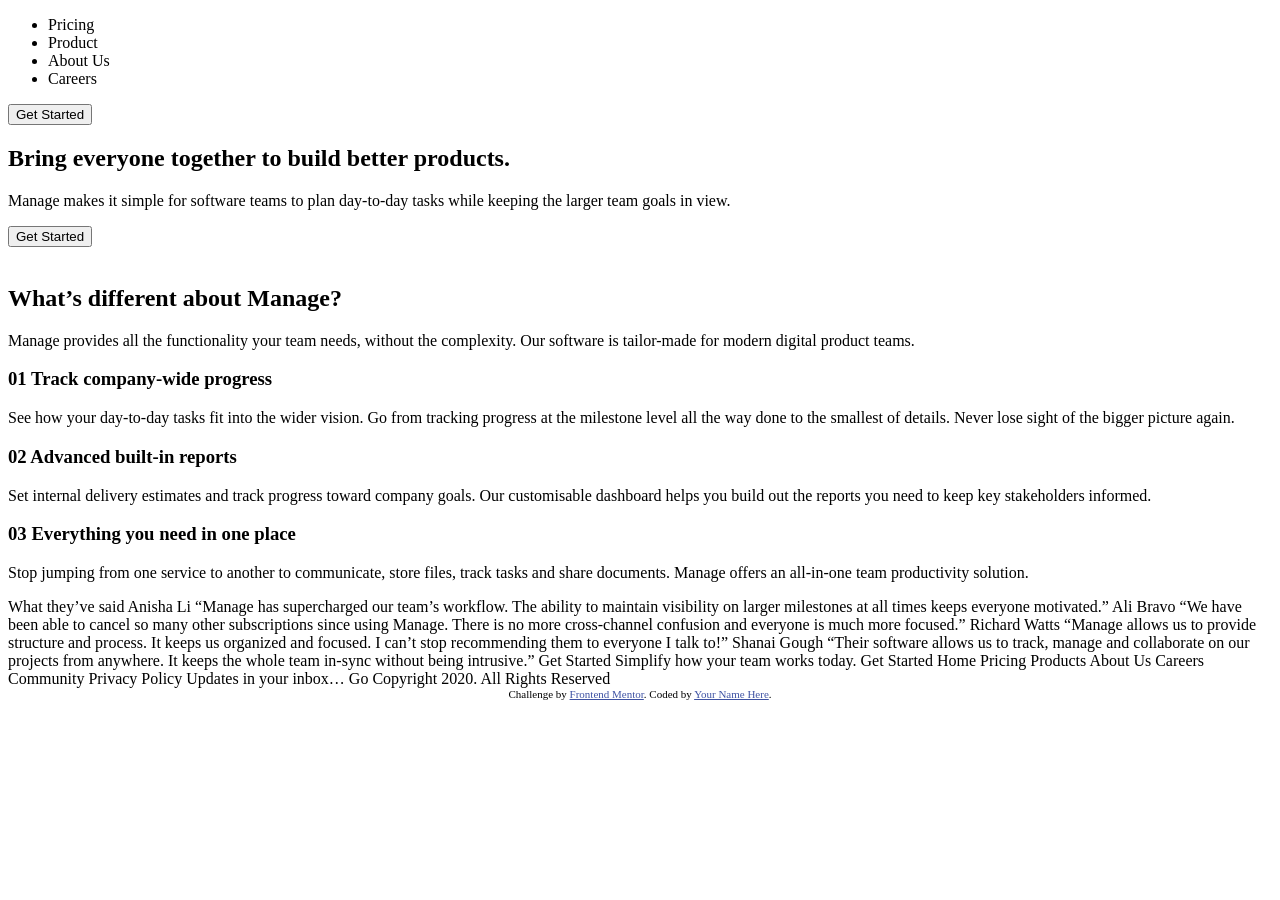
==== manage-landing-page-master/index.html @ a648536a "update the html file" ====
<!DOCTYPE html>
<html lang="en">
<head>
  <meta charset="UTF-8">
  <meta name="viewport" content="width=device-width, initial-scale=1.0"> <!-- displays site properly based on user's device -->

  <link rel="icon" type="image/png" sizes="32x32" href="./images/favicon-32x32.png">
  
  <title>Frontend Mentor | Manage landing page</title>

  <!-- Feel free to remove these styles or customise in your own stylesheet 👍 -->
  <style>
    .attribution { font-size: 11px; text-align: center; }
    .attribution a { color: hsl(228, 45%, 44%); }
  </style>
</head>
<body>
  <header>
    <nav class="navbar">
      <div class="logo"></div>
      <ul class="navlist">
        <li class="nav-item">Pricing</li>
        <li class="nav-item">Product</li>
        <li class="nav-item">About Us</li>
        <li class="nav-item">Careers</li>
      </ul>
    </nav>
    <button class="btn">Get Started</button>
  </header>
  <main>

    <!-- Hero Section -->
     
    <section class="hero">
      <div class="hero-text">
        <h1 class="main-title">Bring everyone together to build better products.</h1>
        <p class="sub-title">Manage makes it simple for software teams to plan day-to-day
        tasks while keeping the larger team goals in view.</p>
        <button class="btn cta-btn">Get Started</button>
      </div>
      <div class="hero-img">
        <img src="images/" alt="">
      </div>
    </section>

    <!-- Features -->

    <section class="features">
      <div class="primary-feature">
        <h2 class="f-heading">What’s different about Manage?</h2>
        <p class="f-text">
          Manage provides all the functionality your team needs, without 
          the complexity. Our software is tailor-made for modern digital 
          product teams. 
        </p>
      </div>
      <div class="secondary-features">
        <div class="feature1">
          <h3>01 Track company-wide progress</h3>
          <p>
            See how your day-to-day tasks fit into the wider vision. Go from 
            tracking progress at the milestone level all the way done to the 
            smallest of details. Never lose sight of the bigger picture again.
          </p>
        </div>
        <div class="feature2">
          <h3>02 Advanced built-in reports</h3>
          <p>
            Set internal delivery estimates and track progress toward company 
            goals. Our customisable dashboard helps you build out the reports 
            you need to keep key stakeholders informed.            
          </p>
        </div>
        <div class="feature3">
          <h3>03 Everything you need in one place</h3>
          <p>
            Stop jumping from one service to another to communicate, store files, 
            track tasks and share documents. Manage offers an all-in-one team 
            productivity solution.
          </p>
        </div>
      </div>
    </section>

    <section class="testimonials">

    </section>
    <div ></div>
  </main>

  What they’ve said

  Anisha Li
  “Manage has supercharged our team’s workflow. The ability to maintain 
  visibility on larger milestones at all times keeps everyone motivated.”

  Ali Bravo
  “We have been able to cancel so many other subscriptions since using 
  Manage. There is no more cross-channel confusion and everyone is much 
  more focused.”

  Richard Watts
  “Manage allows us to provide structure and process. It keeps us organized 
  and focused. I can’t stop recommending them to everyone I talk to!”

  Shanai Gough
  “Their software allows us to track, manage and collaborate on our projects 
  from anywhere. It keeps the whole team in-sync without being intrusive.”

  Get Started

  Simplify how your team works today.
  Get Started

  Home
  Pricing
  Products
  About Us
  Careers
  Community
  Privacy Policy

  Updates in your inbox…
  Go

  Copyright 2020. All Rights Reserved

  
  <div class="attribution">
    Challenge by <a href="https://www.frontendmentor.io?ref=challenge" target="_blank">Frontend Mentor</a>. 
    Coded by <a href="#">Your Name Here</a>.
  </div>
</body>
</html>
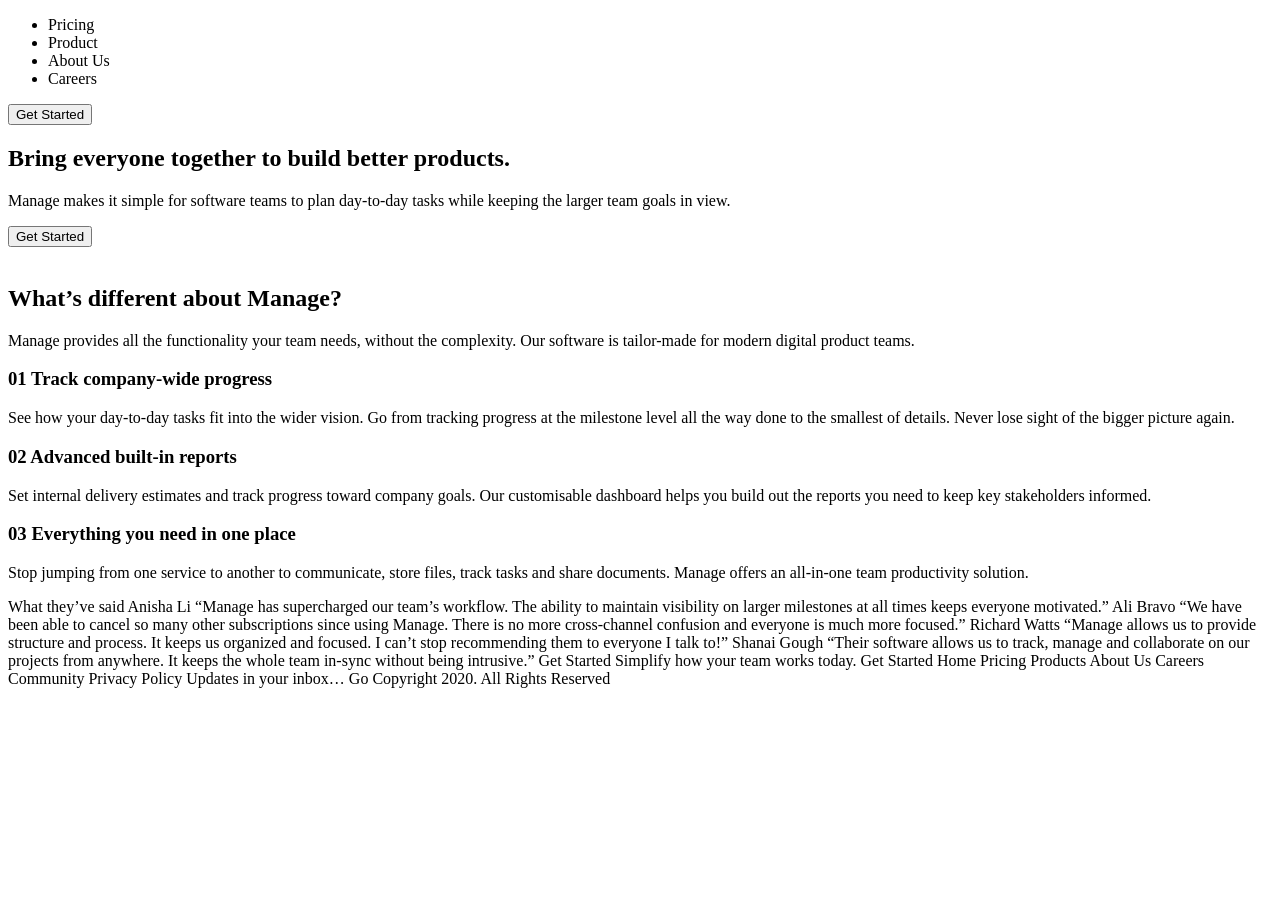
==== commit 2ad8dee3: "update html file #1" ====
--- a/manage-landing-page-master/index.html
+++ b/manage-landing-page-master/index.html
@@ -30,7 +30,7 @@
   <main>
 
     <!-- Hero Section -->
-     
+
     <section class="hero">
       <div class="hero-text">
         <h1 class="main-title">Bring everyone together to build better products.</h1>
@@ -126,9 +126,9 @@
   Copyright 2020. All Rights Reserved
 
   
-  <div class="attribution">
+  <!-- <div class="attribution">
     Challenge by <a href="https://www.frontendmentor.io?ref=challenge" target="_blank">Frontend Mentor</a>. 
     Coded by <a href="#">Your Name Here</a>.
-  </div>
+  </div> -->
 </body>
 </html>
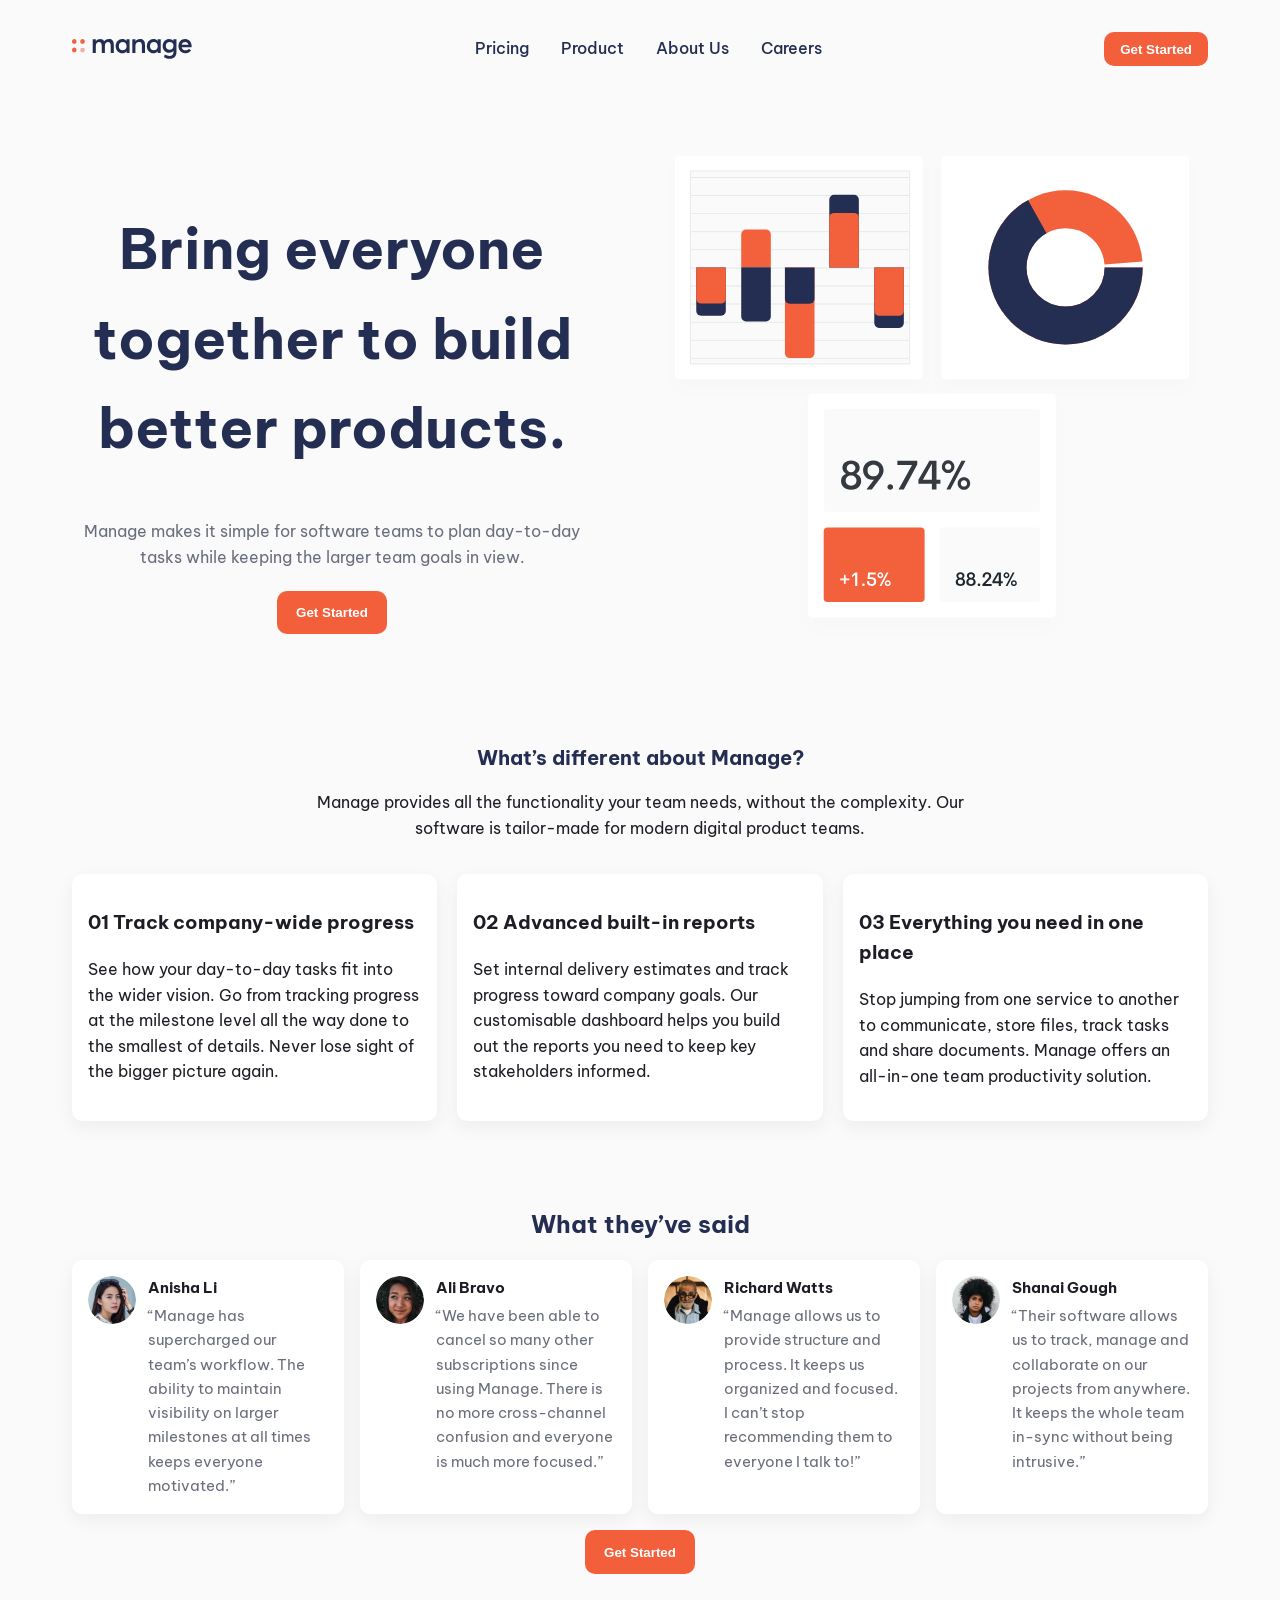
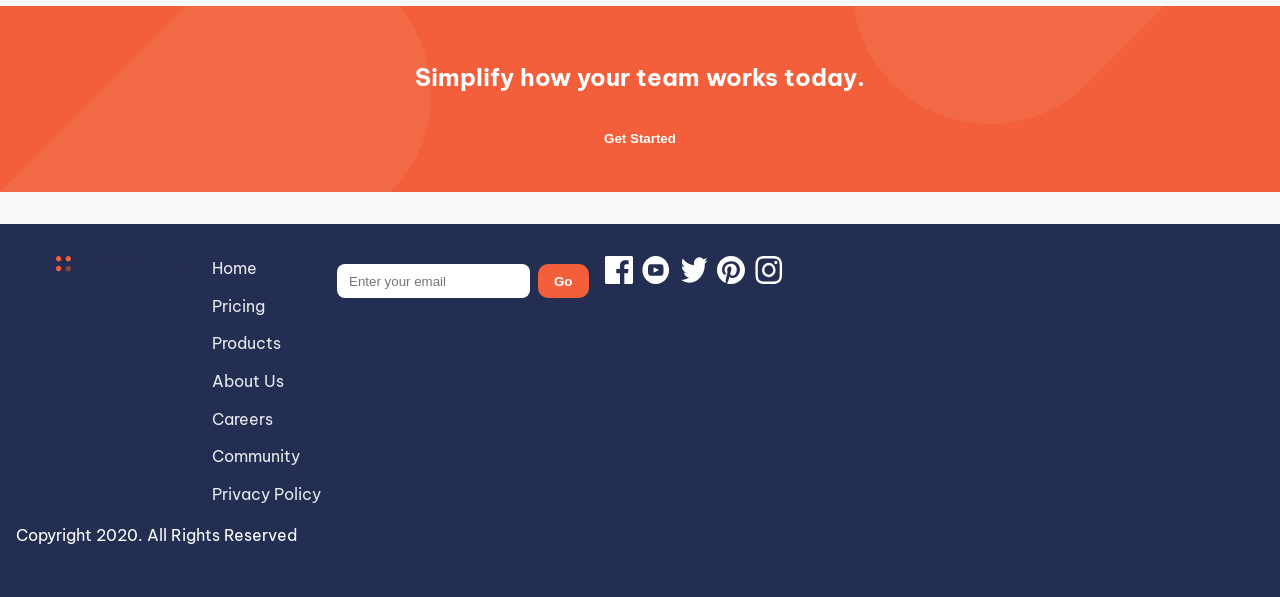
==== commit 28cb2210: "update html and add styles.css" ====
--- a/manage-landing-page-master/index.html
+++ b/manage-landing-page-master/index.html
@@ -8,25 +8,49 @@
   
   <title>Frontend Mentor | Manage landing page</title>
 
-  <!-- Feel free to remove these styles or customise in your own stylesheet 👍 -->
-  <style>
-    .attribution { font-size: 11px; text-align: center; }
-    .attribution a { color: hsl(228, 45%, 44%); }
-  </style>
+  <link href="https://fonts.googleapis.com/css2?family=Be+Vietnam+Pro:wght@400;500;700&display=swap" rel="stylesheet">
+  <link rel="stylesheet" href="style.css">
 </head>
 <body>
+  <div class="container page-wrap">
   <header>
-    <nav class="navbar">
-      <div class="logo"></div>
-      <ul class="navlist">
-        <li class="nav-item">Pricing</li>
-        <li class="nav-item">Product</li>
-        <li class="nav-item">About Us</li>
-        <li class="nav-item">Careers</li>
-      </ul>
-    </nav>
-    <button class="btn">Get Started</button>
+    <div class="container header-inner">
+        <div class="header-left">
+          <img src="images/logo.svg" alt="Manage logo" class="logo">
+          <button class="hamburger" aria-label="Open navigation">
+            <img src="images/icon-hamburger.svg" alt="menu">
+          </button>
+        </div>
+
+        <ul class="navlist">
+          <li class="nav-item">Pricing</li>
+          <li class="nav-item">Product</li>
+          <li class="nav-item">About Us</li>
+          <li class="nav-item">Careers</li>
+        </ul>
+
+        <div class="header-cta">
+          <button class="btn">Get Started</button>
+        </div>
+
+    
+      </div>
   </header>
+  <!-- Mobile navigation overlay -->
+  <div id="mobileNav" class="mobile-nav" aria-hidden="true">
+    <button class="mobile-close" aria-label="Close menu">
+      <img src="images/icon-close.svg" alt="close">
+    </button>
+    <ul class="mobile-navlist">
+      <li><a href="#">Pricing</a></li>
+      <li><a href="#">Product</a></li>
+      <li><a href="#">About Us</a></li>
+      <li><a href="#">Careers</a></li>
+    </ul>
+    <div class="mobile-cta">
+      <button class="btn">Get Started</button>
+    </div>
+  </div>
   <main>
 
     <!-- Hero Section -->
@@ -39,8 +63,9 @@
         <button class="btn cta-btn">Get Started</button>
       </div>
       <div class="hero-img">
-        <img src="images/" alt="">
+        <img src="images/illustration-intro.svg" alt="Illustration showing product" />
       </div>
+
     </section>
 
     <!-- Features -->
@@ -82,53 +107,90 @@
       </div>
     </section>
 
-    <section class="testimonials">
+    <!-- Testimonials -->
 
-    </section>
-    <div ></div>
-  </main>
+    <section class="testimonials container">
+      <h2 class="t-heading">What they’ve said</h2>
+      <div class="reviews">
+        <div class="review-card">
+          <img src="images/avatar-anisha.png" alt="Anisha Li">
+          <div>
+            <h3 class="name">Anisha Li</h3>
+            <p class="review">“Manage has supercharged our team’s workflow. The ability to maintain visibility on larger milestones at all times keeps everyone motivated.”</p>
+          </div>
+        </div>
+        <div class="review-card">
+          <img src="images/avatar-ali.png" alt="Ali Bravo">
+          <div>
+            <h3 class="name">Ali Bravo</h3>
+            <p class="review">“We have been able to cancel so many other subscriptions since using Manage. There is no more cross-channel confusion and everyone is much more focused.”</p>
+          </div>
+        </div>
+        <div class="review-card">
+          <img src="images/avatar-richard.png" alt="Richard Watts">
+          <div>
+            <h3 class="name">Richard Watts</h3>
+            <p class="review">“Manage allows us to provide structure and process. It keeps us organized and focused. I can’t stop recommending them to everyone I talk to!”</p>
+          </div>
+        </div>
+        <div class="review-card">
+          <img src="images/avatar-shanai.png" alt="Shanai Gough">
+          <div>
+            <h3 class="name">Shanai Gough</h3>
+            <p class="review">“Their software allows us to track, manage and collaborate on our projects from anywhere. It keeps the whole team in-sync without being intrusive.”</p>
+          </div>
+        </div>
+      </div>
+        <div class="reviews-cta">
+          <button class="btn cta-btn">Get Started</button>
+        </div>
+      </section>
 
-  What they’ve said
+    </div> <!-- .page-wrap -->
 
-  Anisha Li
-  “Manage has supercharged our team’s workflow. The ability to maintain 
-  visibility on larger milestones at all times keeps everyone motivated.”
+      <section class="cta-section">
+        <div class="container">
+          <h2>Simplify how your team works today.</h2>
+          <button class="btn cta-btn">Get Started</button>
+        </div>
+      </section>
 
-  Ali Bravo
-  “We have been able to cancel so many other subscriptions since using 
-  Manage. There is no more cross-channel confusion and everyone is much 
-  more focused.”
+    </main>
 
-  Richard Watts
-  “Manage allows us to provide structure and process. It keeps us organized 
-  and focused. I can’t stop recommending them to everyone I talk to!”
-
-  Shanai Gough
-  “Their software allows us to track, manage and collaborate on our projects 
-  from anywhere. It keeps the whole team in-sync without being intrusive.”
-
-  Get Started
-
-  Simplify how your team works today.
-  Get Started
-
-  Home
-  Pricing
-  Products
-  About Us
-  Careers
-  Community
-  Privacy Policy
-
-  Updates in your inbox…
-  Go
-
-  Copyright 2020. All Rights Reserved
+  <footer>
+    <div class="container footer-inner">
+      <img src="images/logo.svg" alt="Manage logo" class="logo footer-logo">
+      <ul class="footer-links">
+        <li><a href="#">Home</a></li>
+        <li><a href="#">Pricing</a></li>
+        <li><a href="#">Products</a></li>
+        <li><a href="#">About Us</a></li>
+        <li><a href="#">Careers</a></li>
+        <li><a href="#">Community</a></li>
+        <li><a href="#">Privacy Policy</a></li>
+      </ul>
+      <div class="newsletter">
+        <form>
+          <input type="email" placeholder="Enter your email" required>
+          <button type="submit" class="btn">Go</button>
+        </form>
+      </div>
+      <div class="social-icons">
+        <a href="#" aria-label="Facebook"><img src="images/icon-facebook.svg" alt="Facebook"></a>
+        <a href="#" aria-label="YouTube"><img src="images/icon-youtube.svg" alt="YouTube"></a>
+        <a href="#" aria-label="Twitter"><img src="images/icon-twitter.svg" alt="Twitter"></a>
+        <a href="#" aria-label="Pinterest"><img src="images/icon-pinterest.svg" alt="Pinterest"></a>
+        <a href="#" aria-label="Instagram"><img src="images/icon-instagram.svg" alt="Instagram"></a>
+      </div>
+    </div>
+    <p class="copyright">Copyright 2020. All Rights Reserved</p>
+  </footer>
 
   
   <!-- <div class="attribution">
     Challenge by <a href="https://www.frontendmentor.io?ref=challenge" target="_blank">Frontend Mentor</a>. 
     Coded by <a href="#">Your Name Here</a>.
   </div> -->
+  <script src="main.js"></script>
 </body>
 </html>
--- a/manage-landing-page-master/style.css
+++ b/manage-landing-page-master/style.css
@@ -0,0 +1,149 @@
+:root {
+  --orange-400: hsl(12, 88%, 59%);
+  --blue-950: hsl(228, 39%, 23%);
+  --gray-950: hsl(233, 12%, 13%);
+  --orange-50: hsl(13, 100%, 96%);
+  --gray-50: hsl(0, 0%, 98%);
+  --body-font: 'Be Vietnam Pro', system-ui, -apple-system, 'Segoe UI', Roboto, 'Helvetica Neue', Arial;
+}
+
+/* Reset and base */
+*, *::before, *::after { box-sizing: border-box; }
+html, body { height: 100%; }
+body {
+  margin: 0;
+  font-family: var(--body-font);
+  font-size: 16px;
+  line-height: 1.6;
+  background: var(--gray-50);
+  color: var(--gray-950);
+  -webkit-font-smoothing: antialiased;
+  -moz-osx-font-smoothing: grayscale;
+}
+
+/* Layout container */
+.container { max-width: 1100px; margin: 0 auto; padding: 0 1rem; }
+
+/* Header / Nav */
+header { padding: 1.25rem 0; }
+.navbar { display: flex; justify-content: space-between; align-items: center; gap: 1rem; }
+.logo { width: 120px; height: auto; display: block; }
+.logo.footer-logo { width: 140px; }
+.header-inner { display: grid; grid-template-columns: auto 1fr auto; align-items: center; gap: 1rem; }
+.header-left { display: flex; align-items: center; gap: .75rem; }
+.header-cta { display: flex; align-items: center; justify-self: end; }
+
+.hamburger { background: transparent; border: 0; padding: 0.25rem; display: inline-flex; align-items: center; }
+.hamburger img { width: 20px; height: 20px; }
+
+/* Mobile nav overlay */
+.mobile-nav { position: fixed; inset: 0; background: rgba(0,0,0,0.5); transform: translateX(100%); transition: transform 250ms ease, opacity 250ms ease; display: flex; justify-content: flex-end; z-index: 1200; }
+.mobile-nav.open { transform: translateX(0); }
+.mobile-nav > .mobile-close { position: absolute; top: 18px; right: 18px; background: transparent; border: 0; }
+.mobile-nav > .mobile-close img { width: 20px; height: 20px; }
+.mobile-nav .mobile-navlist { background: #fff; width: 280px; padding: 4rem 1.25rem 2rem; list-style: none; margin: 0; display: flex; flex-direction: column; gap: 1rem; }
+.mobile-nav .mobile-navlist a { color: var(--blue-950); text-decoration: none; font-weight: 600; }
+.mobile-nav .mobile-cta { padding: 0 1.25rem 2rem; }
+
+/* Social icons in footer */
+.social-icons { display: flex; gap: .6rem; align-items: center; }
+.social-icons img { width: 28px; height: 28px; filter: invert(1) hue-rotate(180deg) saturate(0.6); }
+.social-icons a { display: inline-block; }
+
+.footer-inner .footer-links { align-self: center; }
+
+/* Button hover states */
+.btn:hover { transform: translateY(-1px); box-shadow: 0 8px 20px rgba(11,11,26,0.08); }
+.navlist { list-style: none; display: flex; gap: 1.25rem; margin: 0; padding: 0; justify-self: center; }
+.nav-item { color: var(--blue-950); font-weight: 500; cursor: pointer; }
+
+.btn {
+  background: var(--orange-400);
+  color: #fff;
+  border: 0;
+  padding: 0.6rem 1rem;
+  border-radius: 10px;
+  font-weight: 700;
+  cursor: pointer;
+}
+.btn:focus { outline: 3px solid rgba(0,0,0,0.08); }
+
+.cta-btn { padding: 0.9rem 1.2rem; }
+
+/* Hero */
+.hero { padding: 2rem 1rem; display: grid; gap: 2rem; align-items: center; grid-template-columns: 1fr; }
+.hero-img { order: -1; }
+.hero-text { text-align: center; max-width: 520px; margin: 0 auto; }
+.main-title { font-size: 28px; color: var(--blue-950); font-weight: 700; }
+.sub-title { color: hsl(228, 8%, 45%); margin: 0 0 1.25rem; }
+.hero-img img { width: 100%; height: auto; display: block; }
+
+/* Features */
+.features { padding: 2rem 1rem; }
+.primary-feature { text-align: center; max-width: 720px; margin: 0 auto 2rem; }
+.f-heading { font-size: 20px; color: var(--blue-950); margin-bottom: 0.5rem; }
+.secondary-features { display: grid; gap: 1.25rem; }
+.secondary-features > div { background: white; padding: 1rem; border-radius: 10px; box-shadow: 0 6px 18px rgba(34,35,46,0.06); }
+
+/* Testimonials */
+.testimonials { padding: 2rem 1rem; }
+.t-heading { text-align: center; color: var(--blue-950); margin-bottom: 1rem; }
+.reviews { display: grid; gap: 1rem; }
+.review-card { background: white; padding: 1rem; border-radius: 10px; display: flex; gap: .75rem; align-items: flex-start; box-shadow: 0 6px 18px rgba(34,35,46,0.06); }
+.review-card img { width: 48px; height: 48px; border-radius: 50%; object-fit: cover; flex-shrink: 0; }
+.review-card .name { margin: 0 0 .25rem 0; font-size: 0.95rem; }
+.review-card .review { margin: 0; color: hsl(228, 8%, 45%); font-size: 0.95rem; }
+
+.reviews-cta { text-align: center; margin-top: 1rem; }
+
+/* CTA section */
+.cta-section { background: var(--orange-400); color: #fff; padding: 2rem 1rem; text-align: center; background-image: url('./images/bg-simplify-section-mobile.svg'); background-repeat: no-repeat; background-position: center bottom; background-size: cover; }
+
+/* Footer */
+footer { margin-top: 2rem; padding: 2rem 1rem; background: var(--blue-950); color: #fff; }
+.footer-inner { display: flex; gap: 1rem; align-items: center; }
+.footer-links { list-style: none; padding: 0; display: flex; flex-direction: column; flex-wrap: wrap; gap: .75rem; margin: 0; }
+.footer-links a { color: rgba(255,255,255,0.9); text-decoration: none; }
+.newsletter form { display: flex; gap: .5rem; margin-top: .5rem; }
+.newsletter input[type="email"] { padding: .5rem .75rem; border-radius: 8px; border: 0; }
+
+
+/* Responsive styles */
+@media (min-width: 600px) {
+  .navlist { gap: 2rem; }
+}
+
+@media (min-width: 768px) {
+  .hero { grid-template-columns: 1fr 1fr; text-align: left; padding: 3rem 1rem; }
+  .hero-img { order: 0; }
+  .hero-text { margin: 0; }
+  .main-title { font-size: 40px; }
+  .secondary-features { grid-template-columns: repeat(3, 1fr); }
+  .reviews { grid-template-columns: repeat(2, 1fr); }
+  .footer-inner { grid-template-columns: 1fr auto 320px; align-items: start; }
+  .newsletter { justify-self: end; }
+}
+
+@media (min-width: 1200px) {
+  .container { max-width: 1200px; }
+  .main-title { font-size: 56px; }
+  header { padding: 2rem 0; }
+  .reviews { grid-template-columns: repeat(4, 1fr); }
+  .cta-section { background-image: url('./images/bg-simplify-section-desktop.svg'); }
+}
+
+/* Mobile adaptions */
+.navlist { display: none; }
+.hamburger { display: inline-flex; }
+.header-cta .btn { display: none; }
+
+@media (min-width: 768px) {
+  .navlist { display: flex; }
+  .hamburger { display: none; }
+  .header-cta .btn { display: inline-block; }
+}
+
+
+.social-icons img {
+    filter: hue-rotate(45deg) saturate(1.2);
+}
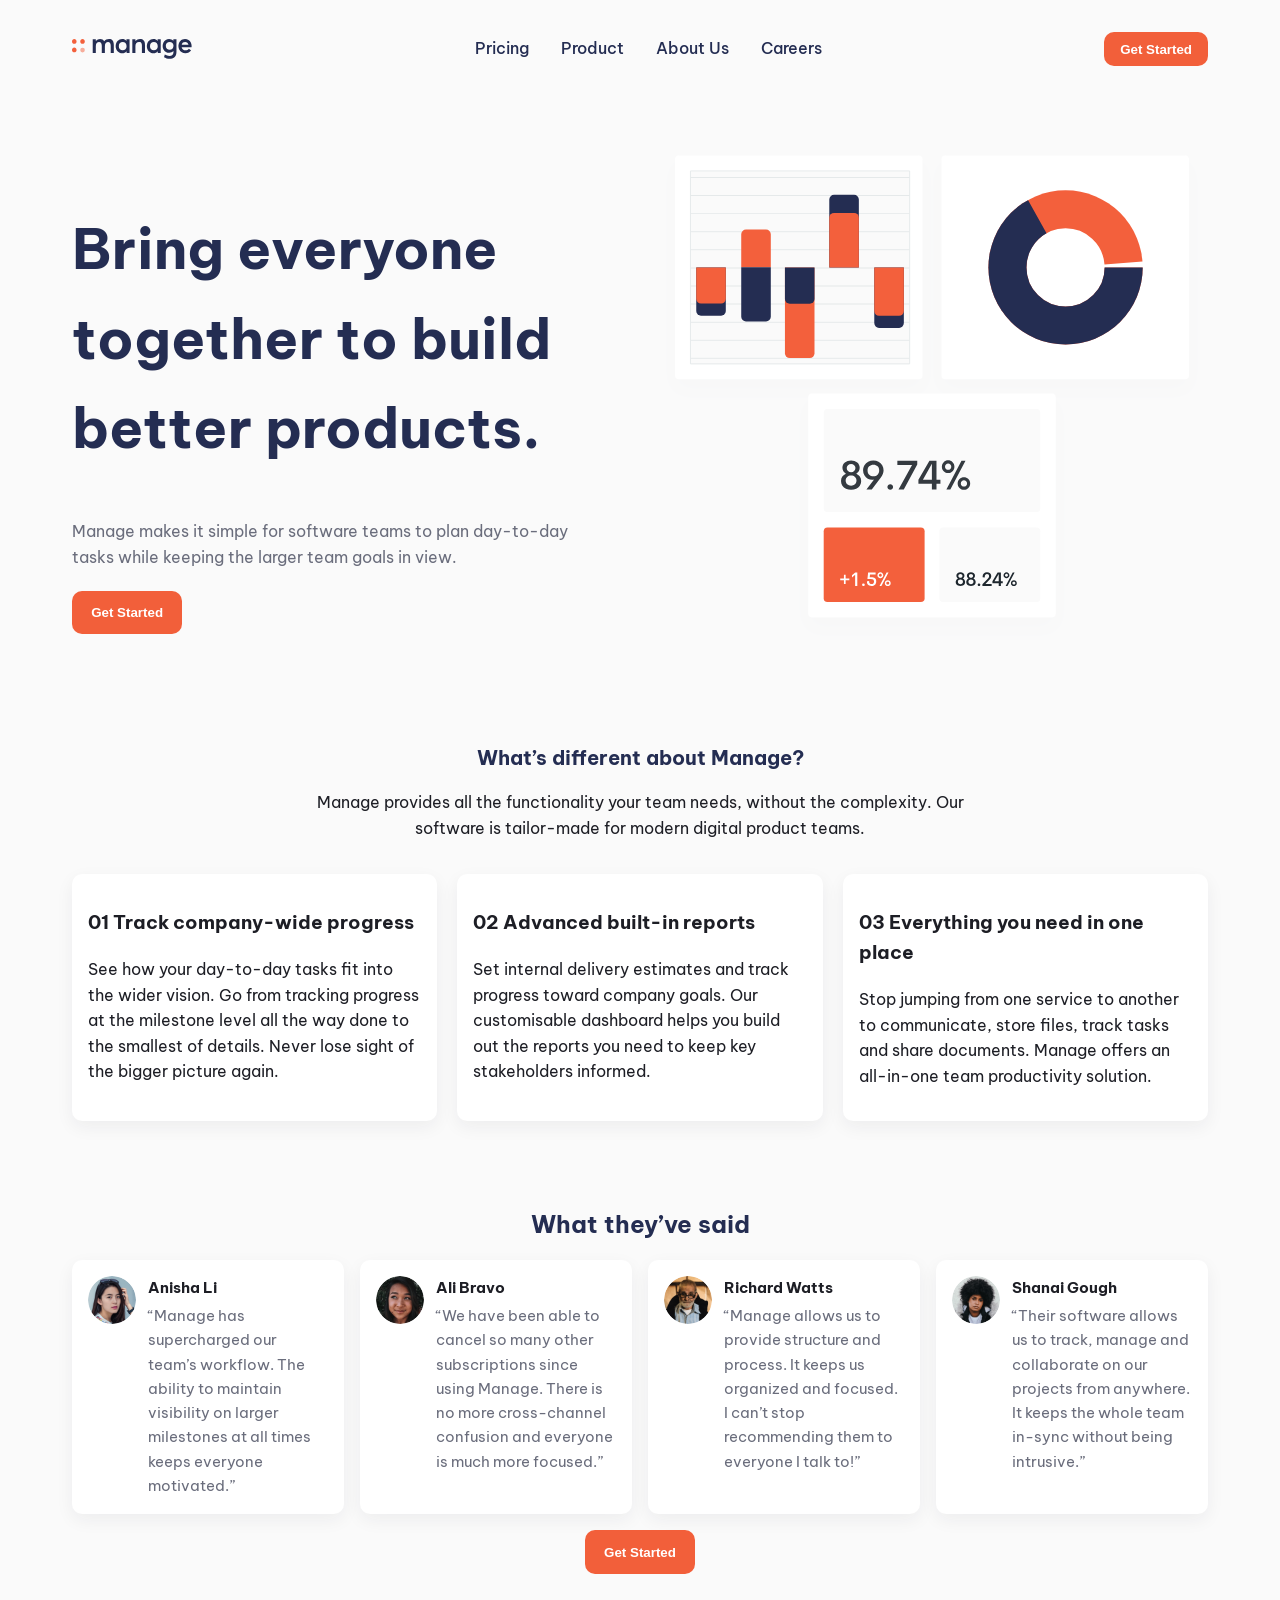
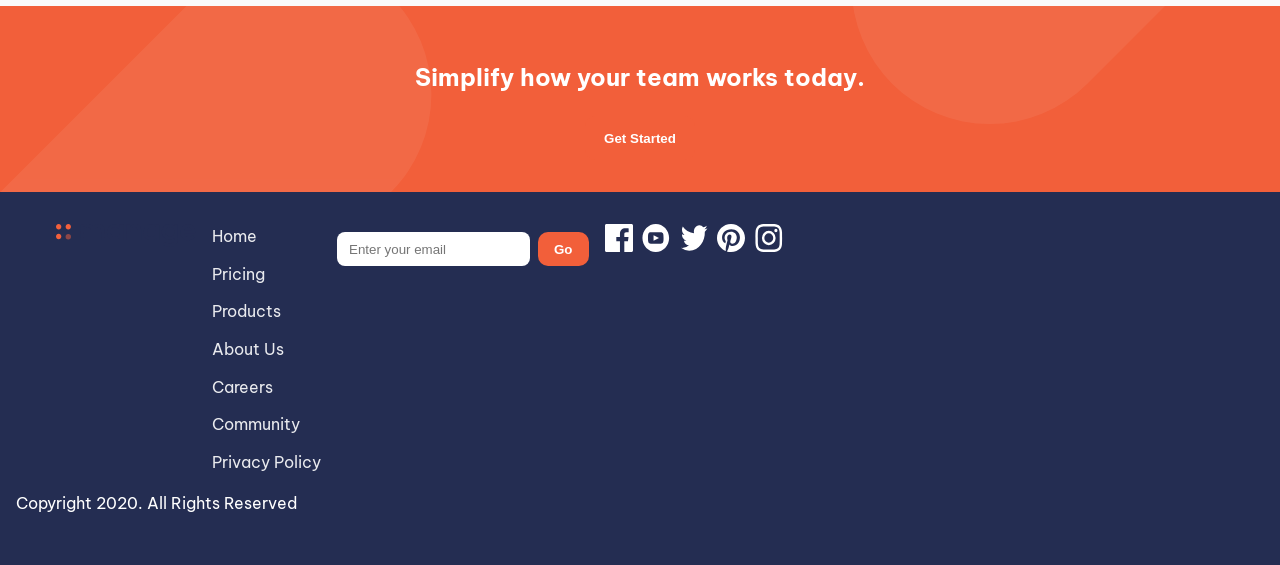
==== commit b5605d11: "add new styles in the style1.css remove some extra media queries" ====
--- a/manage-landing-page-master/index.html
+++ b/manage-landing-page-master/index.html
@@ -9,7 +9,7 @@
   <title>Frontend Mentor | Manage landing page</title>
 
   <link href="https://fonts.googleapis.com/css2?family=Be+Vietnam+Pro:wght@400;500;700&display=swap" rel="stylesheet">
-  <link rel="stylesheet" href="style.css">
+  <link rel="stylesheet" href="style1.css">
 </head>
 <body>
   <div class="container page-wrap">
--- a/manage-landing-page-master/style1.css
+++ b/manage-landing-page-master/style1.css
@@ -0,0 +1,436 @@
+:root {
+  /* --------------------------------------------- */
+  /*  COLORS                                       */
+  /* --------------------------------------------- */
+  --color-primary: hsl(12, 88%, 59%);
+  --color-secondary: hsl(228, 39%, 23%);   
+  --color-gray-950: hsl(233, 12%, 13%);     
+  --color-orange-50: hsl(13, 100%, 96%);     
+  --color-gray-50: hsl(0, 0%, 98%);     
+
+
+  --color-bg: #ffffff;
+  --color-text: var(--color-neutral-900);
+
+  /* --------------------------------------------- */
+  /*  TYPOGRAPHY                                   */
+  /* --------------------------------------------- */
+  --font-family-base: "Be Vietnam Pro", sans-serif;
+  --line-height-base: 1.6;
+
+  /* font: [style] [weight] [size]/[line-height] [family] */
+  --font-body: normal 400 1rem/1.6 var(--font-family-base);
+  --font-h1: normal 700 2.25rem/1.2 var(--font-family-base);
+  --font-h2: normal 700 1.75rem/1.3 var(--font-family-base);
+  --font-h3: normal 600 1.5rem/1.35 var(--font-family-base);
+  --font-h4: normal 600 1.25rem/1.4 var(--font-family-base);
+  --font-h5: normal 500 1.125rem/1.45 var(--font-family-base);
+  --font-h6: normal 500 1rem/1.5 var(--font-family-base);
+  --font-p: normal 400 1rem/1.6 var(--font-family-base);
+  --font-small: normal 400 0.875rem/1.4 var(--font-family-base);
+
+  /* --------------------------------------------- */
+  /*  SIZES & SPACING                               */
+  /* --------------------------------------------- */
+  --container-sm: 640px;
+  --container-md: 768px;
+  --container-lg: 1024px;
+  --container-xl: 1280px;
+  --container-2xl: 1440px;
+
+  --gap-1: 0.25rem;  /* 4px  */
+  --gap-2: 0.5rem;   /* 8px  */
+  --gap-3: 0.75rem;  /* 12px */
+  --gap-4: 1rem;     /* 16px */
+  --gap-6: 1.5rem;   /* 24px */
+  --gap-8: 2rem;     /* 32px */
+
+  --radius-sm: 6px;
+  --radius-md: 10px;
+  --radius-lg: 16px;
+
+  --shadow-sm: 0 1px 3px rgba(0,0,0,0.1);
+  --shadow-md: 0 4px 12px rgba(0,0,0,0.12);
+  --shadow-lg: 0 8px 24px rgba(0,0,0,0.16);
+
+  /* --------------------------------------------- */
+  /*  MISC                                          */
+  /* --------------------------------------------- */
+  --transition-fast: 0.15s ease;
+  --transition-normal: 0.3s ease;
+  --transition-slow: 0.5s ease;
+}
+
+/* Reset and base */
+*, *::before, *::after {
+  box-sizing: border-box;
+}
+
+html, body {
+  height: 100%;
+}
+
+body {
+  margin: 0;
+  font-family: var(--font-family-base);
+  font-size: 16px;
+  line-height: 1.6;
+  background: var(--color-gray-50);
+  color: var(--color-gray-950);
+  -webkit-font-smoothing: antialiased;
+  -moz-osx-font-smoothing: grayscale;
+}
+
+/* Layout container */
+.container {
+  max-width: 1100px; 
+  margin: 0 auto; 
+  padding: 0 1rem; 
+}
+
+/* Header / Nav */
+header {
+  padding: 1.25rem 0;
+}
+
+.navbar {
+  display: flex; 
+  justify-content: space-between; 
+  align-items: center; 
+  gap: 1rem;
+}
+
+.logo {
+  width: 120px; 
+  height: auto; 
+  display: block;
+}
+
+.logo.footer-logo {
+  width: 140px;
+}
+
+.header-inner {
+  display: grid; 
+  grid-template-columns: auto 1fr auto; 
+  align-items: center; 
+  gap: 1rem;
+}
+
+.header-left {
+  display: flex; 
+  align-items: center; 
+  gap: .75rem;
+}
+
+.header-cta {
+  display: flex; 
+  align-items: center; 
+  justify-self: end;
+}
+
+.hamburger {
+  background: transparent; 
+  border: 0; 
+  padding: 0.25rem; 
+  display: inline-flex; 
+  align-items: center;
+}
+
+.hamburger img {
+  width: 20px; 
+  height: 20px;
+}
+
+/* Mobile nav overlay */
+.mobile-nav {
+  position: fixed;
+  inset: 0;
+  background: rgba(0, 0, 0, 0.5);
+  transform: translateX(100%);
+  transition: transform 250ms ease, opacity 250ms ease;
+  display: flex;
+  justify-content: flex-end;
+  z-index: 1200;
+}
+.mobile-nav.open {
+  transform: translateX(0);
+}
+.mobile-nav > .mobile-close {
+  position: absolute;
+  top: 18px;
+  right: 18px;
+  background: transparent;
+  border: 0;
+  cursor: pointer;
+}
+.mobile-nav > .mobile-close img {
+  width: 20px;
+  height: 20px;
+}
+.mobile-nav .mobile-navlist {
+  background: #fff;
+  width: 280px;
+  padding: 4rem 1.25rem 2rem;
+  list-style: none;
+  margin: 0;
+  display: flex;
+  flex-direction: column;
+  gap: 1rem;
+}
+.mobile-nav .mobile-navlist a {
+  color: var(--color-secondary);
+  text-decoration: none;
+  font-weight: 600;
+  transition: color 0.2s ease;
+}
+.mobile-nav .mobile-navlist a:hover {
+  color: var(--color-primary);
+}
+.mobile-nav .mobile-cta {
+  padding: 0 1.25rem 2rem;
+}
+
+/* Social icons in footer */
+.social-icons {
+  display: flex;
+  gap: 0.6rem;
+  align-items: center;
+}
+.social-icons img {
+  width: 28px;
+  height: 28px;
+  filter: invert(1) hue-rotate(180deg) saturate(0.6);
+  transition: transform 0.2s ease, filter 0.2s ease;
+}
+.social-icons img:hover {
+  transform: scale(1.1);
+  filter: invert(1) hue-rotate(160deg) saturate(0.8);
+}
+.social-icons a {
+  display: inline-block;
+}
+
+/* Footer links alignment */
+.footer-inner .footer-links {
+  align-self: center;
+}
+
+/* Button hover states */
+.btn:hover {
+  transform: translateY(-1px);
+  box-shadow: 0 8px 20px rgba(11, 11, 26, 0.08);
+}
+.navlist {
+  list-style: none;
+  display: flex;
+  gap: 1.25rem;
+  margin: 0;
+  padding: 0;
+  justify-self: center;
+}
+.nav-item {
+  color: var(--color-secondary);
+  font-weight: 500;
+  cursor: pointer;
+  transition: color 0.2s ease;
+}
+.nav-item:hover {
+  color: var(--color-primary);
+}
+
+.btn {
+  background: var(--color-primary);
+  color: #fff;
+  border: 0;
+  padding: 0.6rem 1rem;
+  border-radius: 10px;
+  font-weight: 700;
+  cursor: pointer;
+}
+.btn:focus { 
+  outline: 3px solid rgba(0, 0, 0, 0.08); 
+}
+
+.cta-btn { 
+  padding: 0.9rem 1.2rem; 
+}
+
+/* Hero Section */
+.hero { 
+  padding: 2rem 1rem; 
+  display: grid; 
+  gap: 2rem; 
+  align-items: center; 
+  grid-template-columns: 1fr; 
+}
+.hero-img { 
+  order: -1; 
+}
+.hero-text {
+  max-width: 520px; 
+  margin: 0 auto; 
+}
+.main-title { 
+  color: aqua;
+  font-size: 28px; 
+  color: var(--color-secondary); 
+  font-weight: 700; 
+}
+.sub-title { 
+  color: hsl(228, 8%, 45%); 
+  margin: 0 0 1.25rem; 
+}
+.hero-img img { 
+  width: 100%; 
+  height: auto; 
+  display: block; 
+}
+
+/* Features Section */
+.features { 
+  padding: 2rem 1rem; 
+}
+.primary-feature { 
+  text-align: center; 
+  max-width: 720px; 
+  margin: 0 auto 2rem; 
+}
+.f-heading { 
+  font-size: 20px; 
+  color: var(--color-secondary); 
+  margin-bottom: 0.5rem; 
+}
+.secondary-features { 
+  display: grid; 
+  gap: 1.25rem; 
+}
+.secondary-features > div { 
+  background: white; 
+  padding: 1rem; 
+  border-radius: 10px; 
+  box-shadow: 0 6px 18px rgba(34, 35, 46, 0.06); 
+}
+
+/* Testimonials Section */
+.testimonials { 
+  padding: 2rem 1rem; 
+}
+.t-heading { 
+  text-align: center; 
+  color: var(--color-secondary); 
+  margin-bottom: 1rem; 
+}
+.reviews { 
+  display: grid; 
+  gap: 1rem; 
+}
+.review-card { 
+  background: white; 
+  padding: 1rem; 
+  border-radius: 10px; 
+  display: flex; 
+  gap: 0.75rem; 
+  align-items: flex-start; 
+  box-shadow: 0 6px 18px rgba(34, 35, 46, 0.06); 
+}
+.review-card img { 
+  width: 48px; 
+  height: 48px; 
+  border-radius: 50%; 
+  object-fit: cover; 
+  flex-shrink: 0; 
+}
+.review-card .name { 
+  margin: 0 0 0.25rem 0; 
+  font-size: 0.95rem; 
+}
+.review-card .review { 
+  margin: 0; 
+  color: hsl(228, 8%, 45%); 
+  font-size: 0.95rem; 
+}
+
+.reviews-cta { 
+  text-align: center; 
+  margin-top: 1rem; 
+}
+
+/* Call-to-Action Section */
+.cta-section { 
+  background: var(--color-primary); 
+  color: #fff; 
+  padding: 2rem 1rem; 
+  text-align: center; 
+  background-image: url('./images/bg-simplify-section-mobile.svg'); 
+  background-repeat: no-repeat; 
+  background-position: center bottom; 
+  background-size: cover; 
+}
+
+/* Footer Section */
+footer { 
+  padding: 2rem 1rem; 
+  background: var(--color-secondary); 
+  color: #fff; 
+}
+.footer-inner { 
+  display: flex; 
+  gap: 1rem; 
+  align-items: center; 
+}
+.footer-links { 
+  list-style: none; 
+  padding: 0; 
+  display: flex; 
+  flex-direction: column; 
+  flex-wrap: wrap; 
+  gap: 0.75rem; 
+  margin: 0; 
+}
+.footer-links a { 
+  color: rgba(255, 255, 255, 0.9); 
+  text-decoration: none; 
+}
+.newsletter form { 
+  display: flex; 
+  gap: 0.5rem; 
+  margin-top: 0.5rem; 
+}
+.newsletter input[type="email"] { 
+  padding: 0.5rem 0.75rem; 
+  border-radius: 8px; 
+  border: 0; 
+}
+.social-icons img {
+    filter: hue-rotate(45deg) saturate(1.2);
+}
+
+/* Responsive styles (inlined for desktop-only) */
+
+/* from @media (min-width: 600px) */
+.navlist { gap: 2rem; }
+
+/* from @media (min-width: 768px) */
+.hero { grid-template-columns: 1fr 1fr; text-align: left; padding: 3rem 1rem; }
+.hero-img { order: 0; }
+.hero-text { margin: 0; }
+.main-title { font-size: 40px; }
+.secondary-features { grid-template-columns: repeat(3, 1fr); }
+.reviews { grid-template-columns: repeat(2, 1fr); }
+.footer-inner { grid-template-columns: 1fr auto 320px; align-items: start; }
+.newsletter { justify-self: end; }
+
+/* from @media (min-width: 1200px) */
+.container { max-width: 1200px; }
+.main-title { font-size: 56px; }
+header { padding: 2rem 0; }
+.reviews { grid-template-columns: repeat(4, 1fr); }
+.cta-section { background-image: url('./images/bg-simplify-section-desktop.svg'); }
+
+/* from @media (min-width: 768px) - controls for nav/hamburger/button */
+.navlist { display: flex; }
+.hamburger { display: none; }
+.header-cta .btn { display: inline-block; }
+
+/* (Mobile-specific overrides removed) */
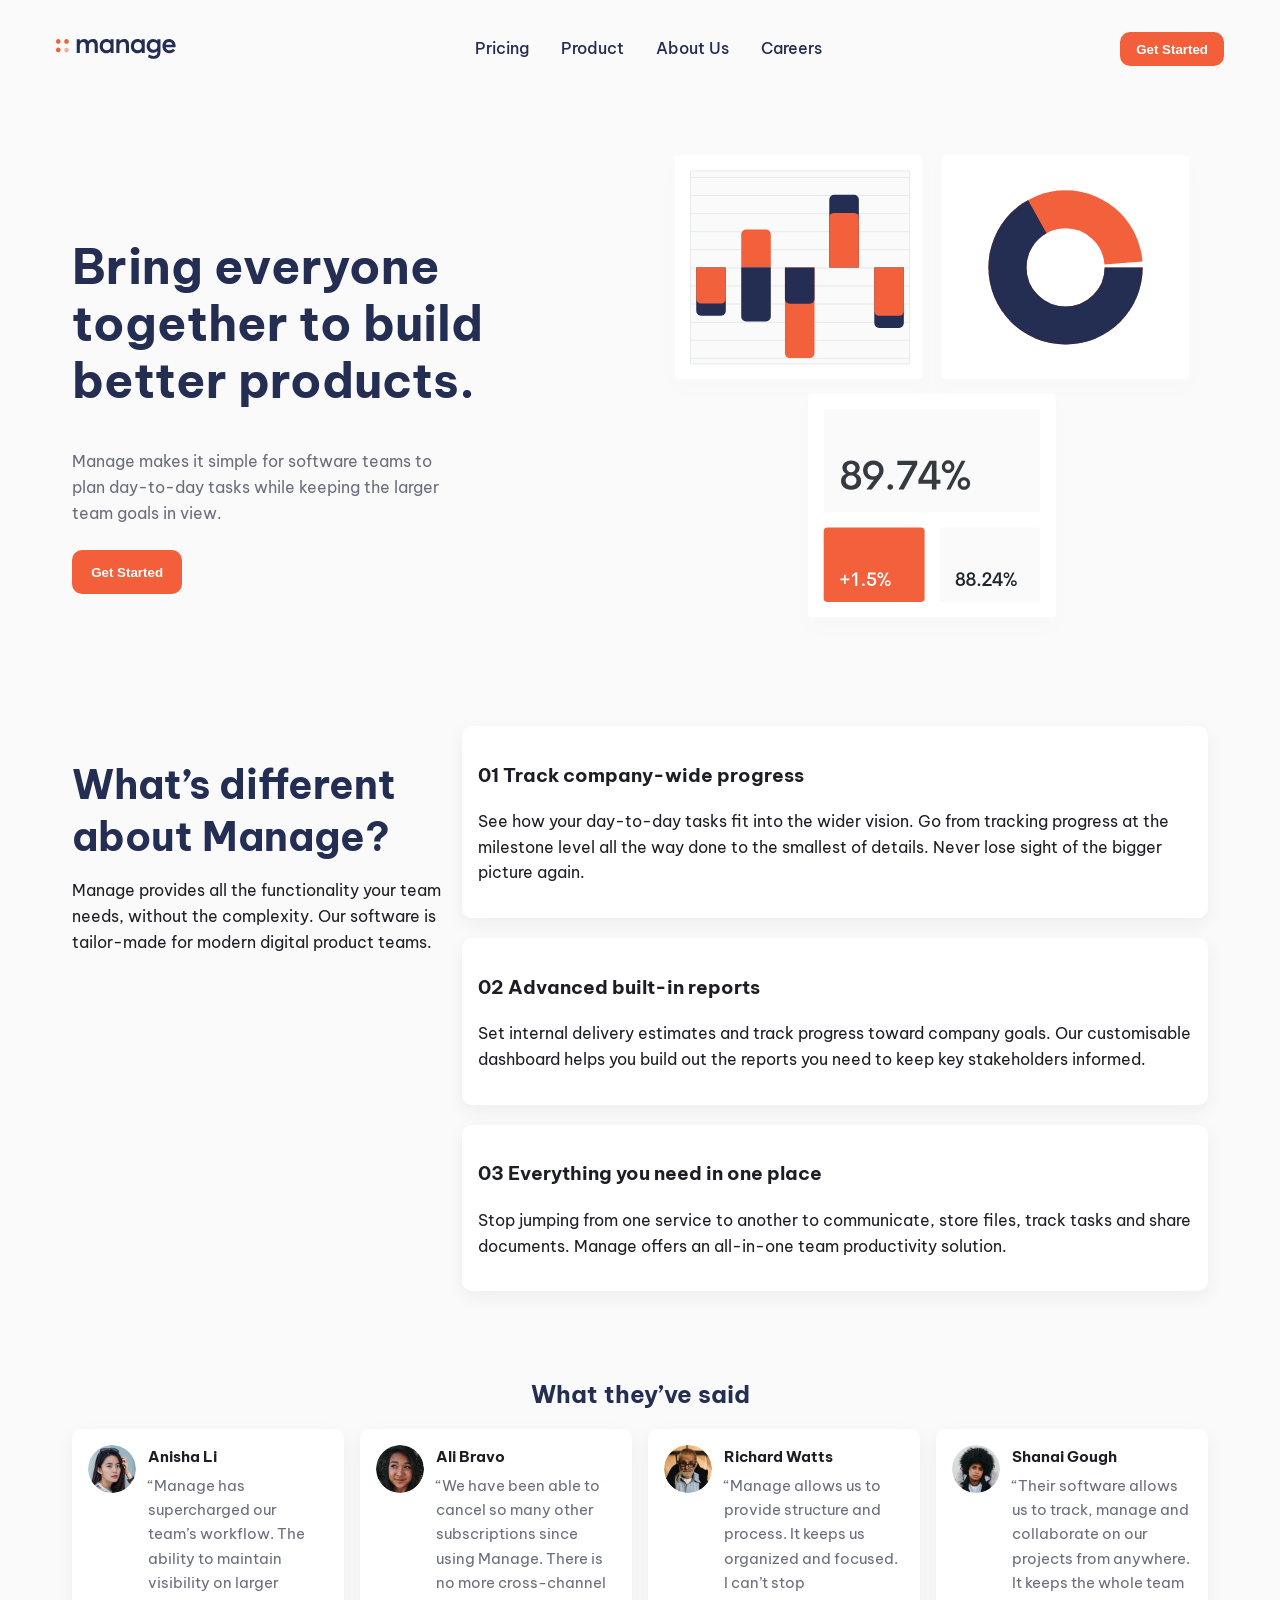
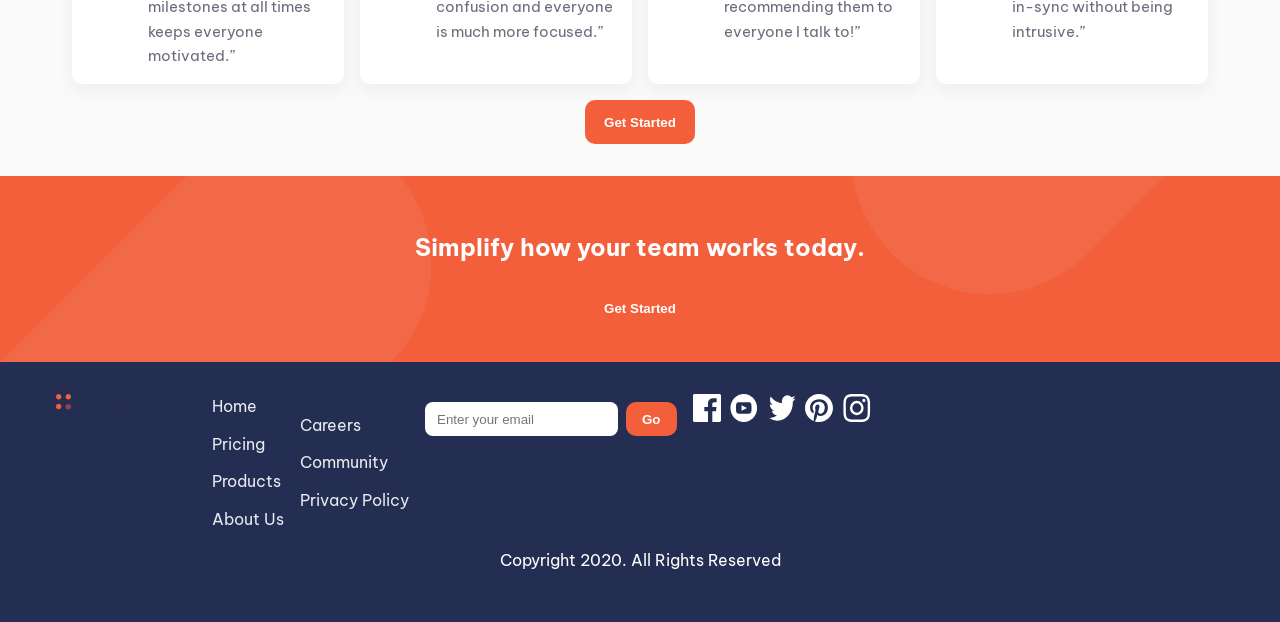
==== commit c2a4a91d: "update some html and css" ====
--- a/manage-landing-page-master/index.html
+++ b/manage-landing-page-master/index.html
@@ -12,7 +12,9 @@
   <link rel="stylesheet" href="style1.css">
 </head>
 <body>
-  <div class="container page-wrap">
+
+  <!-- Header -->
+
   <header>
     <div class="container header-inner">
         <div class="header-left">
@@ -36,6 +38,7 @@
     
       </div>
   </header>
+
   <!-- Mobile navigation overlay -->
   <div id="mobileNav" class="mobile-nav" aria-hidden="true">
     <button class="mobile-close" aria-label="Close menu">
@@ -51,7 +54,8 @@
       <button class="btn">Get Started</button>
     </div>
   </div>
-  <main>
+
+  <main class="container">
 
     <!-- Hero Section -->
 
@@ -72,8 +76,8 @@
 
     <section class="features">
       <div class="primary-feature">
-        <h2 class="f-heading">What’s different about Manage?</h2>
-        <p class="f-text">
+        <h2 class="primary-f-heading">What’s different about Manage?</h2>
+        <p class="primary-f-text">
           Manage provides all the functionality your team needs, without 
           the complexity. Our software is tailor-made for modern digital 
           product teams. 
@@ -81,7 +85,7 @@
       </div>
       <div class="secondary-features">
         <div class="feature1">
-          <h3>01 Track company-wide progress</h3>
+          <h3><span class="number">01</span> Track company-wide progress</h3>
           <p>
             See how your day-to-day tasks fit into the wider vision. Go from 
             tracking progress at the milestone level all the way done to the 
@@ -89,7 +93,7 @@
           </p>
         </div>
         <div class="feature2">
-          <h3>02 Advanced built-in reports</h3>
+          <h3><span class="number">02</span> Advanced built-in reports</h3>
           <p>
             Set internal delivery estimates and track progress toward company 
             goals. Our customisable dashboard helps you build out the reports 
@@ -97,7 +101,7 @@
           </p>
         </div>
         <div class="feature3">
-          <h3>03 Everything you need in one place</h3>
+          <h3><span class="number">03</span> Everything you need in one place</h3>
           <p>
             Stop jumping from one service to another to communicate, store files, 
             track tasks and share documents. Manage offers an all-in-one team 
@@ -146,25 +150,25 @@
         </div>
       </section>
 
-    </div> <!-- .page-wrap -->
-
-      <section class="cta-section">
-        <div class="container">
-          <h2>Simplify how your team works today.</h2>
-          <button class="btn cta-btn">Get Started</button>
-        </div>
-      </section>
-
-    </main>
-
+
+
+  </main>
+  <section class="cta-section">
+      <div class="container">
+        <h2>Simplify how your team works today.</h2>
+        <button class="btn cta-btn">Get Started</button>
+      </div>
+  </section>
   <footer>
     <div class="container footer-inner">
       <img src="images/logo.svg" alt="Manage logo" class="logo footer-logo">
-      <ul class="footer-links">
+      <ul class="footer-menu">
         <li><a href="#">Home</a></li>
         <li><a href="#">Pricing</a></li>
         <li><a href="#">Products</a></li>
         <li><a href="#">About Us</a></li>
+      </ul>
+      <ul class="footer-menu">
         <li><a href="#">Careers</a></li>
         <li><a href="#">Community</a></li>
         <li><a href="#">Privacy Policy</a></li>
--- a/manage-landing-page-master/style1.css
+++ b/manage-landing-page-master/style1.css
@@ -20,11 +20,11 @@
 
   /* font: [style] [weight] [size]/[line-height] [family] */
   --font-body: normal 400 1rem/1.6 var(--font-family-base);
-  --font-h1: normal 700 2.25rem/1.2 var(--font-family-base);
-  --font-h2: normal 700 1.75rem/1.3 var(--font-family-base);
-  --font-h3: normal 600 1.5rem/1.35 var(--font-family-base);
-  --font-h4: normal 600 1.25rem/1.4 var(--font-family-base);
-  --font-h5: normal 500 1.125rem/1.45 var(--font-family-base);
+  --font-h1: normal 700 2.986rem/1.2 var(--font-family-base);
+  --font-h2: normal 700 2.488rem/1.3 var(--font-family-base);
+  --font-h3: normal 600 2.074rem/1.35 var(--font-family-base);
+  --font-h4: normal 600 1.728rem/1.4 var(--font-family-base);
+  --font-h5: normal 500 1.2rem/1.45 var(--font-family-base);
   --font-h6: normal 500 1rem/1.5 var(--font-family-base);
   --font-p: normal 400 1rem/1.6 var(--font-family-base);
   --font-small: normal 400 0.875rem/1.4 var(--font-family-base);
@@ -83,26 +83,26 @@
 
 /* Layout container */
 .container {
-  max-width: 1100px; 
-  margin: 0 auto; 
-  padding: 0 1rem; 
+  max-width: 1200px;
+  margin: 0 auto;
+  padding: 0 1rem;
 }
 
 /* Header / Nav */
 header {
-  padding: 1.25rem 0;
+  padding: 2rem 0;
 }
 
 .navbar {
-  display: flex; 
-  justify-content: space-between; 
-  align-items: center; 
+  display: flex;
+  justify-content: space-between;
+  align-items: center;
   gap: 1rem;
 }
 
 .logo {
-  width: 120px; 
-  height: auto; 
+  width: 120px;
+  height: auto;
   display: block;
 }
 
@@ -111,34 +111,38 @@
 }
 
 .header-inner {
-  display: grid; 
-  grid-template-columns: auto 1fr auto; 
-  align-items: center; 
+  display: grid;
+  grid-template-columns: auto 1fr auto;
+  align-items: center;
   gap: 1rem;
 }
 
 .header-left {
-  display: flex; 
-  align-items: center; 
-  gap: .75rem;
+  display: flex;
+  align-items: center;
+  gap: 0.75rem;
 }
 
 .header-cta {
-  display: flex; 
-  align-items: center; 
+  display: flex;
+  align-items: center;
   justify-self: end;
 }
 
+.header-cta .btn {
+  display: inline-block;
+}
+
 .hamburger {
-  background: transparent; 
-  border: 0; 
-  padding: 0.25rem; 
-  display: inline-flex; 
+  background: transparent;
+  border: 0;
+  padding: 0.25rem;
+  display: none;
   align-items: center;
 }
 
 .hamburger img {
-  width: 20px; 
+  width: 20px;
   height: 20px;
 }
 
@@ -153,9 +157,11 @@
   justify-content: flex-end;
   z-index: 1200;
 }
+
 .mobile-nav.open {
   transform: translateX(0);
 }
+
 .mobile-nav > .mobile-close {
   position: absolute;
   top: 18px;
@@ -164,10 +170,12 @@
   border: 0;
   cursor: pointer;
 }
+
 .mobile-nav > .mobile-close img {
   width: 20px;
   height: 20px;
 }
+
 .mobile-nav .mobile-navlist {
   background: #fff;
   width: 280px;
@@ -178,15 +186,18 @@
   flex-direction: column;
   gap: 1rem;
 }
+
 .mobile-nav .mobile-navlist a {
   color: var(--color-secondary);
   text-decoration: none;
   font-weight: 600;
   transition: color 0.2s ease;
 }
+
 .mobile-nav .mobile-navlist a:hover {
   color: var(--color-primary);
 }
+
 .mobile-nav .mobile-cta {
   padding: 0 1.25rem 2rem;
 }
@@ -197,48 +208,29 @@
   gap: 0.6rem;
   align-items: center;
 }
+
 .social-icons img {
   width: 28px;
   height: 28px;
-  filter: invert(1) hue-rotate(180deg) saturate(0.6);
+  filter: hue-rotate(45deg) saturate(1.2);
   transition: transform 0.2s ease, filter 0.2s ease;
 }
+
 .social-icons img:hover {
   transform: scale(1.1);
   filter: invert(1) hue-rotate(160deg) saturate(0.8);
 }
+
 .social-icons a {
   display: inline-block;
 }
 
 /* Footer links alignment */
-.footer-inner .footer-links {
+.footer-inner .footer-menu {
   align-self: center;
 }
 
 /* Button hover states */
-.btn:hover {
-  transform: translateY(-1px);
-  box-shadow: 0 8px 20px rgba(11, 11, 26, 0.08);
-}
-.navlist {
-  list-style: none;
-  display: flex;
-  gap: 1.25rem;
-  margin: 0;
-  padding: 0;
-  justify-self: center;
-}
-.nav-item {
-  color: var(--color-secondary);
-  font-weight: 500;
-  cursor: pointer;
-  transition: color 0.2s ease;
-}
-.nav-item:hover {
-  color: var(--color-primary);
-}
-
 .btn {
   background: var(--color-primary);
   color: #fff;
@@ -248,189 +240,228 @@
   font-weight: 700;
   cursor: pointer;
 }
-.btn:focus { 
-  outline: 3px solid rgba(0, 0, 0, 0.08); 
-}
-
-.cta-btn { 
-  padding: 0.9rem 1.2rem; 
+
+.btn:hover {
+  transform: translateY(-1px);
+  box-shadow: 0 8px 20px rgba(11, 11, 26, 0.08);
+}
+
+.btn:focus {
+  outline: 3px solid rgba(0, 0, 0, 0.08);
+}
+
+.cta-btn {
+  padding: 0.9rem 1.2rem;
+}
+
+.navlist {
+  list-style: none;
+  display: flex;
+  gap: 2rem;
+  margin: 0;
+  padding: 0;
+  justify-self: center;
+}
+
+.nav-item {
+  color: var(--color-secondary);
+  font-weight: 500;
+  cursor: pointer;
+  transition: color 0.2s ease;
+}
+
+.nav-item:hover {
+  color: var(--color-primary);
 }
 
 /* Hero Section */
-.hero { 
-  padding: 2rem 1rem; 
-  display: grid; 
-  gap: 2rem; 
-  align-items: center; 
-  grid-template-columns: 1fr; 
-}
-.hero-img { 
-  order: -1; 
-}
+.hero {
+  padding: 3rem 1rem;
+  display: grid;
+  gap: 2rem;
+  align-items: center;
+  grid-template-columns: 1fr 1fr;
+  text-align: left;
+}
+
+.hero-img {
+  order: 0;
+}
+
 .hero-text {
-  max-width: 520px; 
-  margin: 0 auto; 
-}
-.main-title { 
-  color: aqua;
-  font-size: 28px; 
-  color: var(--color-secondary); 
-  font-weight: 700; 
-}
-.sub-title { 
-  color: hsl(228, 8%, 45%); 
-  margin: 0 0 1.25rem; 
-}
-.hero-img img { 
-  width: 100%; 
-  height: auto; 
-  display: block; 
+  max-width: 420px;
+  margin: 0;
+}
+
+.main-title {
+  font: var(--font-h1);
+  color: var(--color-secondary);
+}
+
+.sub-title {
+  color: hsl(228, 8%, 45%);
+  margin: 0 0 1.5rem;
+  max-width: 35ch;
+}
+
+.hero-img img {
+  width: 100%;
+  height: auto;
+  display: block;
 }
 
 /* Features Section */
-.features { 
-  padding: 2rem 1rem; 
-}
-.primary-feature { 
-  text-align: center; 
-  max-width: 720px; 
-  margin: 0 auto 2rem; 
-}
-.f-heading { 
-  font-size: 20px; 
-  color: var(--color-secondary); 
-  margin-bottom: 0.5rem; 
-}
-.secondary-features { 
-  display: grid; 
-  gap: 1.25rem; 
-}
-.secondary-features > div { 
-  background: white; 
-  padding: 1rem; 
-  border-radius: 10px; 
-  box-shadow: 0 6px 18px rgba(34, 35, 46, 0.06); 
+.features {
+  padding: 2rem 1rem;
+  display: flex;
+  justify-content: space-between;
+}
+
+.primary-feature {
+  max-width: 720px;
+  margin: 0 auto 2rem;
+  /* flex-grow: 1; */
+  flex-basis: 70%;
+  
+}
+
+.primary-f-heading {
+  font: var(--font-h2);
+  
+  color: var(--color-secondary);
+  margin-bottom: 0.5rem;
+}
+
+.secondary-features {
+  display: flex;
+  gap: 1.25rem;
+  flex-direction: column;
+}
+
+.secondary-features > div {
+  background: white;
+  padding: 1rem;
+  /* flex-basis: 40%; */
+  border-radius: 10px;
+  box-shadow: 0 6px 18px rgba(34, 35, 46, 0.06);
 }
 
 /* Testimonials Section */
-.testimonials { 
-  padding: 2rem 1rem; 
-}
-.t-heading { 
-  text-align: center; 
-  color: var(--color-secondary); 
-  margin-bottom: 1rem; 
-}
-.reviews { 
-  display: grid; 
-  gap: 1rem; 
-}
-.review-card { 
-  background: white; 
-  padding: 1rem; 
-  border-radius: 10px; 
-  display: flex; 
-  gap: 0.75rem; 
-  align-items: flex-start; 
-  box-shadow: 0 6px 18px rgba(34, 35, 46, 0.06); 
-}
-.review-card img { 
-  width: 48px; 
-  height: 48px; 
-  border-radius: 50%; 
-  object-fit: cover; 
-  flex-shrink: 0; 
-}
-.review-card .name { 
-  margin: 0 0 0.25rem 0; 
-  font-size: 0.95rem; 
-}
-.review-card .review { 
-  margin: 0; 
-  color: hsl(228, 8%, 45%); 
-  font-size: 0.95rem; 
-}
-
-.reviews-cta { 
-  text-align: center; 
-  margin-top: 1rem; 
+.testimonials {
+  padding: 2rem 1rem;
+}
+
+.t-heading {
+  text-align: center;
+  color: var(--color-secondary);
+  margin-bottom: 1rem;
+}
+
+.reviews {
+  display: grid;
+  gap: 1rem;
+  grid-template-columns: repeat(4, 1fr);
+}
+
+.review-card {
+  background: white;
+  padding: 1rem;
+  border-radius: 10px;
+  display: flex;
+  gap: 0.75rem;
+  align-items: flex-start;
+  box-shadow: 0 6px 18px rgba(34, 35, 46, 0.06);
+}
+
+.review-card img {
+  width: 48px;
+  height: 48px;
+  border-radius: 50%;
+  object-fit: cover;
+  flex-shrink: 0;
+}
+
+.review-card .name {
+  margin: 0 0 0.25rem 0;
+  font-size: 0.95rem;
+}
+
+.review-card .review {
+  margin: 0;
+  color: hsl(228, 8%, 45%);
+  font-size: 0.95rem;
+}
+
+.reviews-cta {
+  text-align: center;
+  margin-top: 1rem;
 }
 
 /* Call-to-Action Section */
-.cta-section { 
-  background: var(--color-primary); 
-  color: #fff; 
-  padding: 2rem 1rem; 
-  text-align: center; 
-  background-image: url('./images/bg-simplify-section-mobile.svg'); 
-  background-repeat: no-repeat; 
-  background-position: center bottom; 
-  background-size: cover; 
+.cta-section {
+  background: var(--color-primary);
+  color: #fff;
+  padding: 2rem 1rem;
+  text-align: center;
+  background-image: url('./images/bg-simplify-section-desktop.svg');
+  background-repeat: no-repeat;
+  background-position: center bottom;
+  background-size: cover;
 }
 
 /* Footer Section */
-footer { 
-  padding: 2rem 1rem; 
-  background: var(--color-secondary); 
-  color: #fff; 
-}
-.footer-inner { 
-  display: flex; 
-  gap: 1rem; 
-  align-items: center; 
-}
-.footer-links { 
-  list-style: none; 
-  padding: 0; 
-  display: flex; 
-  flex-direction: column; 
-  flex-wrap: wrap; 
-  gap: 0.75rem; 
-  margin: 0; 
-}
-.footer-links a { 
-  color: rgba(255, 255, 255, 0.9); 
-  text-decoration: none; 
-}
-.newsletter form { 
-  display: flex; 
-  gap: 0.5rem; 
-  margin-top: 0.5rem; 
-}
-.newsletter input[type="email"] { 
-  padding: 0.5rem 0.75rem; 
-  border-radius: 8px; 
-  border: 0; 
-}
-.social-icons img {
-    filter: hue-rotate(45deg) saturate(1.2);
-}
-
-/* Responsive styles (inlined for desktop-only) */
-
-/* from @media (min-width: 600px) */
-.navlist { gap: 2rem; }
-
-/* from @media (min-width: 768px) */
-.hero { grid-template-columns: 1fr 1fr; text-align: left; padding: 3rem 1rem; }
-.hero-img { order: 0; }
-.hero-text { margin: 0; }
-.main-title { font-size: 40px; }
-.secondary-features { grid-template-columns: repeat(3, 1fr); }
-.reviews { grid-template-columns: repeat(2, 1fr); }
-.footer-inner { grid-template-columns: 1fr auto 320px; align-items: start; }
-.newsletter { justify-self: end; }
-
-/* from @media (min-width: 1200px) */
-.container { max-width: 1200px; }
-.main-title { font-size: 56px; }
-header { padding: 2rem 0; }
-.reviews { grid-template-columns: repeat(4, 1fr); }
-.cta-section { background-image: url('./images/bg-simplify-section-desktop.svg'); }
-
-/* from @media (min-width: 768px) - controls for nav/hamburger/button */
-.navlist { display: flex; }
-.hamburger { display: none; }
-.header-cta .btn { display: inline-block; }
-
+footer {
+  padding: 2rem 1rem;
+  background: var(--color-secondary);
+  color: #fff;
+}
+
+.footer-inner {
+  display: flex;
+  gap: 1rem;
+  align-items: start;
+  grid-template-columns: 1fr auto 320px;
+}
+
+.footer-menu {
+  list-style: none;
+  padding: 0;
+  display: flex;
+  flex-direction: column;
+  flex-flow: column wrap;
+  gap: 0.75rem;
+  margin: 0;
+}
+
+.footer-menu a {
+  color: rgba(255, 255, 255, 0.9);
+  text-decoration: none;
+}
+
+.newsletter {
+  justify-self: end;
+}
+
+.newsletter form {
+  display: flex;
+  gap: 0.5rem;
+  margin-top: 0.5rem;
+}
+
+.newsletter input[type="email"] {
+  padding: 0.5rem 0.75rem;
+  border-radius: 8px;
+  border: 0;
+}
+
+.copyright {
+  text-align: center;
+}
+
+
+/* Responsive styles (Later) */
+/* @media (min-width: 600px) */
+/* @media (min-width: 768px) */
+/* @media (min-width: 1200px) */
+/* @media (min-width: 768px) - controls for nav/hamburger/button */
 /* (Mobile-specific overrides removed) */
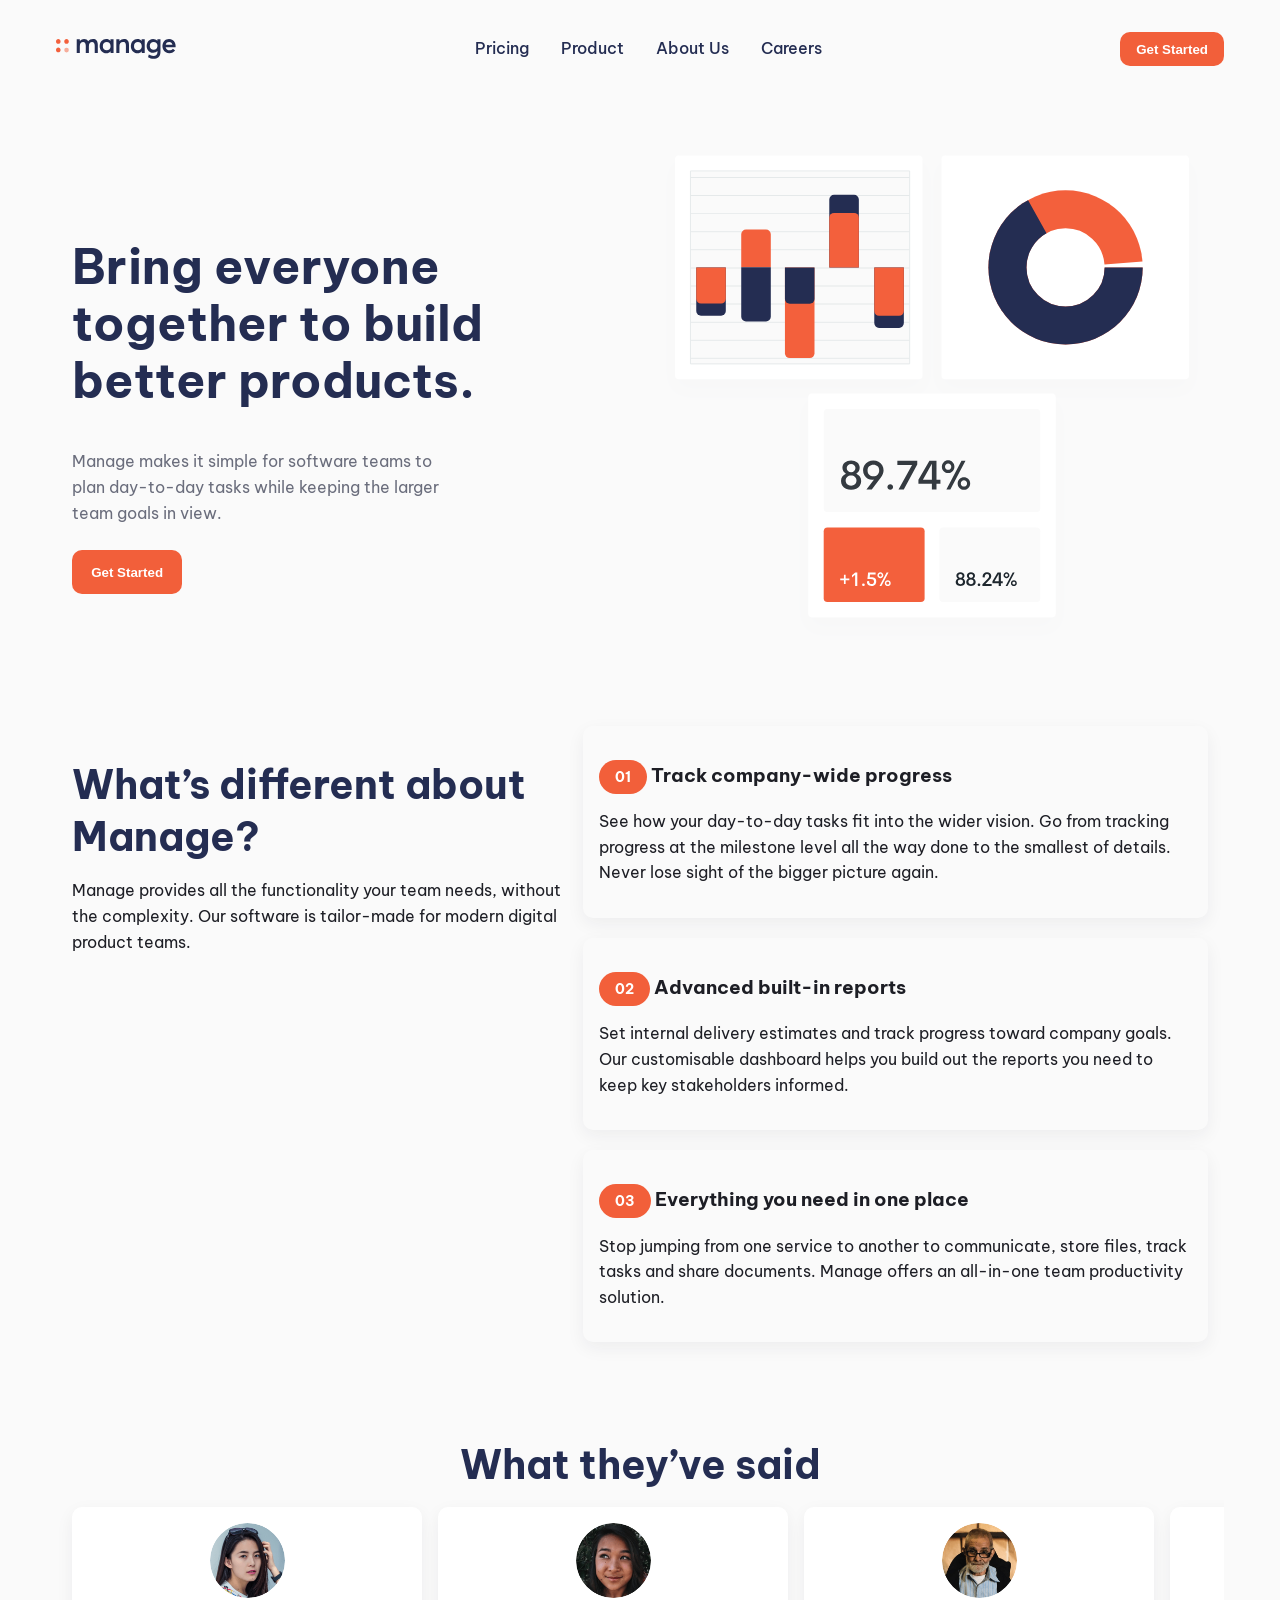
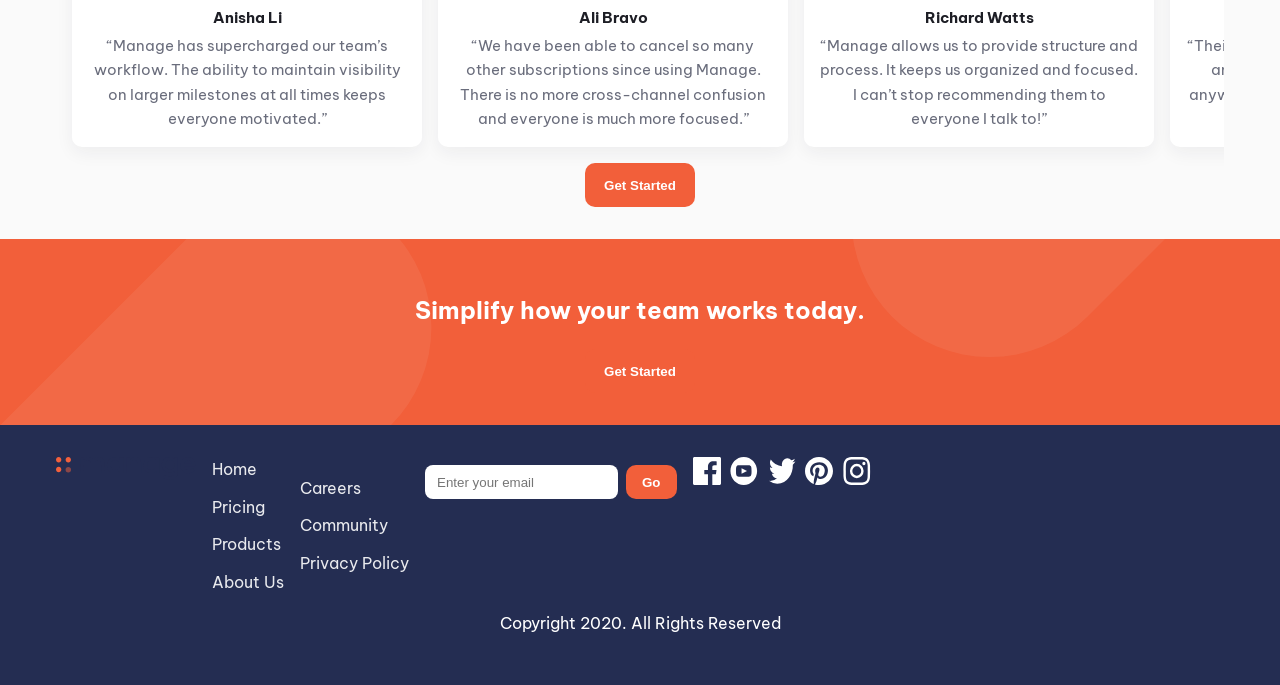
==== commit 199c3e31: "update both HTML and CSS, also added manage_landing_page.html from claude" ====
--- a/manage-landing-page-master/index.html
+++ b/manage-landing-page-master/index.html
@@ -117,6 +117,34 @@
       <h2 class="t-heading">What they’ve said</h2>
       <div class="reviews">
         <div class="review-card">
+          <img src="images/avatar-anisha.png" alt="Anisha Li">
+          <div>
+            <h3 class="name">Anisha Li</h3>
+            <p class="review">“Manage has supercharged our team’s workflow. The ability to maintain visibility on larger milestones at all times keeps everyone motivated.”</p>
+          </div>
+        </div>
+        <div class="review-card">
+          <img src="images/avatar-ali.png" alt="Ali Bravo">
+          <div>
+            <h3 class="name">Ali Bravo</h3>
+            <p class="review">“We have been able to cancel so many other subscriptions since using Manage. There is no more cross-channel confusion and everyone is much more focused.”</p>
+          </div>
+        </div>
+        <div class="review-card">
+          <img src="images/avatar-richard.png" alt="Richard Watts">
+          <div>
+            <h3 class="name">Richard Watts</h3>
+            <p class="review">“Manage allows us to provide structure and process. It keeps us organized and focused. I can’t stop recommending them to everyone I talk to!”</p>
+          </div>
+        </div>
+        <div class="review-card">
+          <img src="images/avatar-shanai.png" alt="Shanai Gough">
+          <div>
+            <h3 class="name">Shanai Gough</h3>
+            <p class="review">“Their software allows us to track, manage and collaborate on our projects from anywhere. It keeps the whole team in-sync without being intrusive.”</p>
+          </div>
+        </div>
+                <div class="review-card">
           <img src="images/avatar-anisha.png" alt="Anisha Li">
           <div>
             <h3 class="name">Anisha Li</h3>
--- a/manage-landing-page-master/style1.css
+++ b/manage-landing-page-master/style1.css
@@ -314,68 +314,159 @@
 .features {
   padding: 2rem 1rem;
   display: flex;
-  justify-content: space-between;
+  gap: 1em;
 }
 
 .primary-feature {
   max-width: 720px;
   margin: 0 auto 2rem;
-  /* flex-grow: 1; */
-  flex-basis: 70%;
-  
+  width: 70%;
 }
 
 .primary-f-heading {
   font: var(--font-h2);
-  
   color: var(--color-secondary);
   margin-bottom: 0.5rem;
 }
 
+.primary-f-text {
+  color: var(--color-gray-950);
+  width: 45ch;
+}
+
 .secondary-features {
   display: flex;
   gap: 1.25rem;
   flex-direction: column;
+  /* flex-basis: 80%; */
+}
+
+.secondary-features {
+  color: var(--color-gray-950);
 }
 
 .secondary-features > div {
-  background: white;
   padding: 1rem;
   /* flex-basis: 40%; */
   border-radius: 10px;
   box-shadow: 0 6px 18px rgba(34, 35, 46, 0.06);
 }
 
+.number {
+  background-color: var(--color-primary);
+  color: white;
+  font-size: .85rem;
+  padding: .5rem 1rem;
+  border-radius: 70px;
+}
+
+/* Testimonials Section */
+/* .testimonials {
+  padding: 2rem 1rem;
+  overflow: hidden;
+}
+
+.t-heading {
+  text-align: center;
+  font: var(--font-h2);
+  color: var(--color-secondary);
+  margin-bottom: 1rem;
+}
+
+.reviews {
+  display: flex;
+  gap: 1rem;
+  width: max-content;
+  will-change: transform;
+  animation: reviews-scroll 14s linear infinite;
+}
+
+.reviews:hover { animation-play-state: paused; }
+
+.review-card {
+  background: white;
+  padding: 1rem;
+  text-align: center;
+  min-width: 350px;
+  flex: 0 0 320px;
+  border-radius: 10px;
+  gap: 0.75rem;
+  box-shadow: 0 6px 18px rgba(34, 35, 46, 0.06);
+}
+
+.review-card img {
+  width: 75px;
+  height: 75px;
+  border-radius: 50%;
+  object-fit: cover;
+  flex-shrink: 0;
+}
+
+.review-card .name {
+  margin: 0 0 0.25rem 0;
+  font-size: 0.95rem;
+}
+
+.review-card .review {
+  margin: 0;
+  color: hsl(228, 8%, 45%);
+  font-size: 0.95rem;
+}
+
+.reviews-cta {
+  text-align: center;
+  margin-top: 1rem;
+}
+
+@keyframes reviews-scroll {
+  from { transform: translateX(0); }
+  to   { transform: translateX(-50%); }
+}
+
+@media (max-width: 640px) {
+  .review-card { min-width: 240px; flex: 0 0 260px; }
+  .reviews { animation-duration: 10s; }
+} */
+
 /* Testimonials Section */
 .testimonials {
   padding: 2rem 1rem;
+  overflow: hidden;
 }
 
 .t-heading {
   text-align: center;
+  font: var(--font-h2);
   color: var(--color-secondary);
   margin-bottom: 1rem;
 }
 
 .reviews {
-  display: grid;
+  display: flex;
   gap: 1rem;
-  grid-template-columns: repeat(4, 1fr);
+  width: max-content;
+  will-change: transform;
+  animation: reviews-scroll 30s linear infinite;
+}
+
+.reviews:hover { 
+  animation-play-state: paused; 
 }
 
 .review-card {
   background: white;
   padding: 1rem;
+  text-align: center;
+  min-width: 350px;
+  flex: 0 0 320px;
   border-radius: 10px;
-  display: flex;
   gap: 0.75rem;
-  align-items: flex-start;
   box-shadow: 0 6px 18px rgba(34, 35, 46, 0.06);
 }
 
 .review-card img {
-  width: 48px;
-  height: 48px;
+  width: 75px;
+  height: 75px;
   border-radius: 50%;
   object-fit: cover;
   flex-shrink: 0;
@@ -396,6 +487,22 @@
   text-align: center;
   margin-top: 1rem;
 }
+
+@keyframes reviews-scroll {
+  0% { 
+    transform: translateX(0); 
+  }
+  100% { 
+    transform: translateX(calc(-100% - 1rem)); 
+  }
+}
+
+@media (max-width: 640px) {
+  .review-card { min-width: 240px; flex: 0 0 260px; }
+  .reviews { animation-duration: 15s; }
+}
+
+
 
 /* Call-to-Action Section */
 .cta-section {
